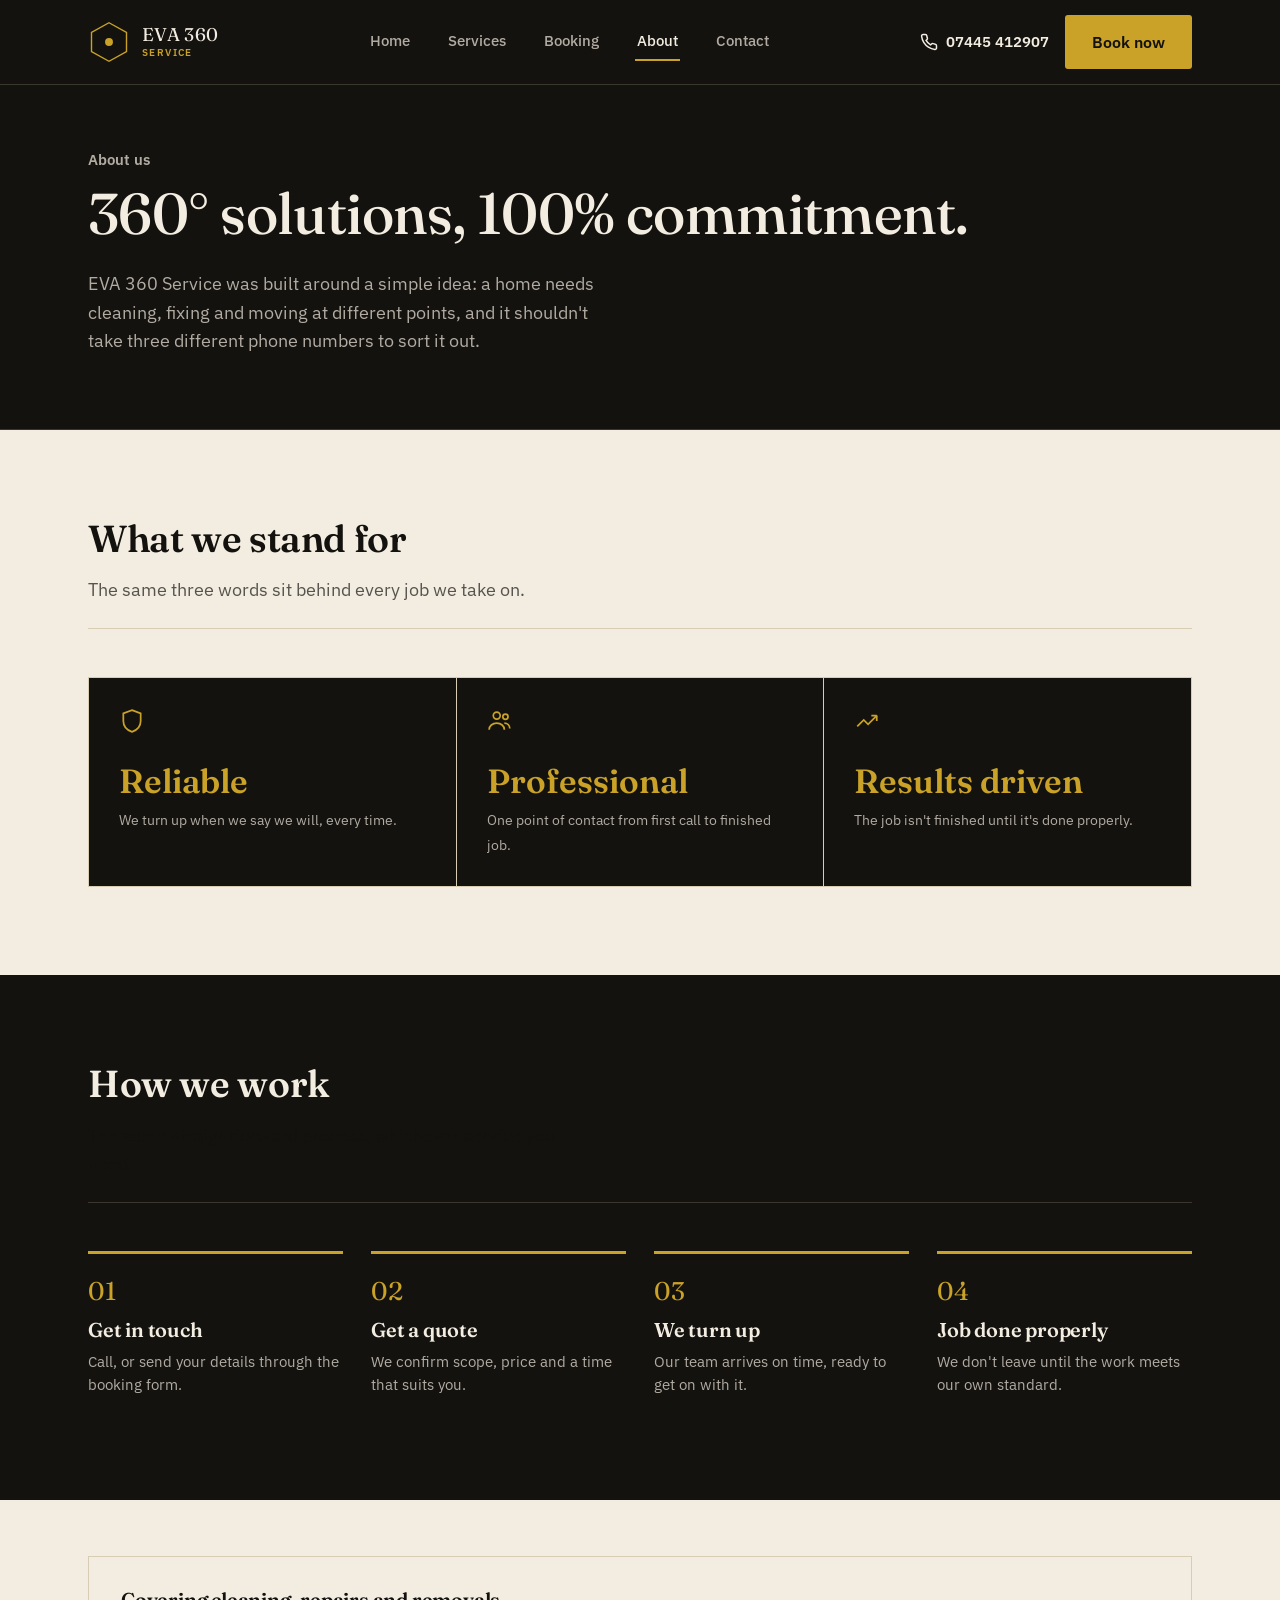
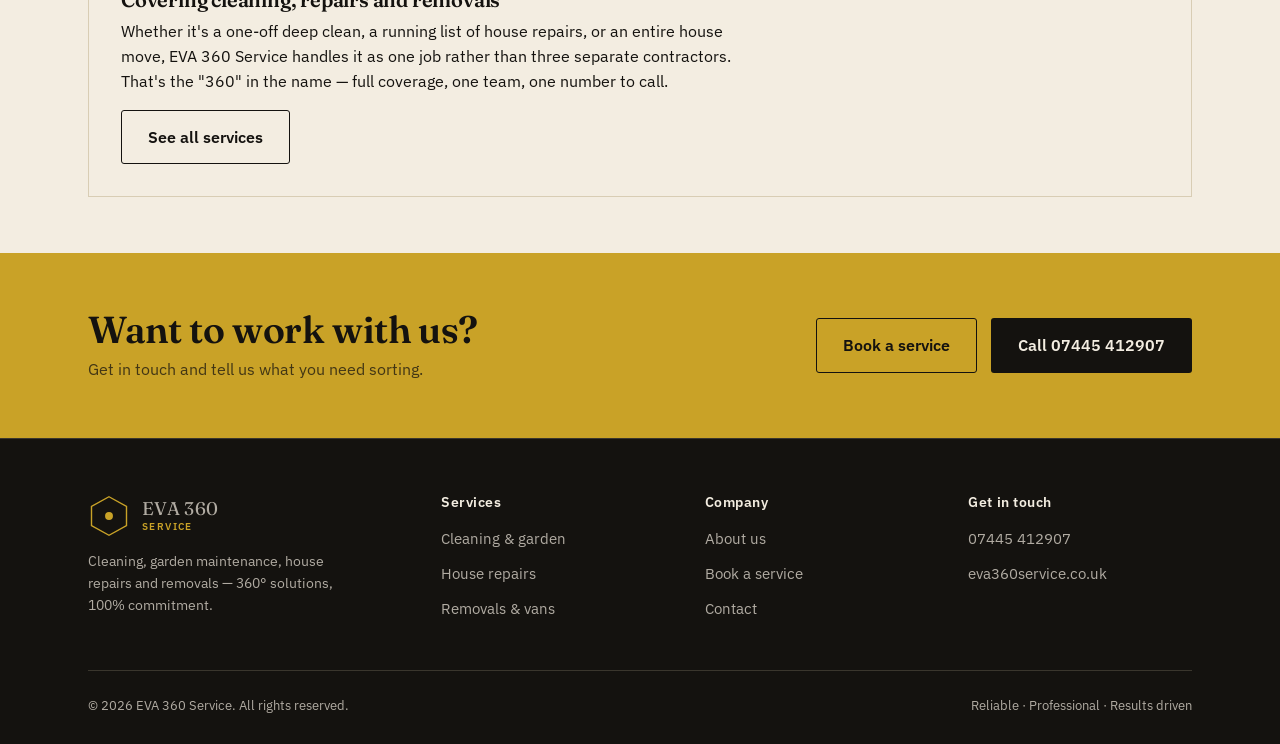
==== about.html @ 42eec816 "Initial commit: EVA 360 Service website" ====
<!DOCTYPE html>
<html lang="en">
<head>
<meta charset="UTF-8">
<meta name="viewport" content="width=device-width, initial-scale=1.0">
<title>About — EVA 360 Service</title>
<meta name="description" content="EVA 360 Service brings cleaning, repairs and removals together under one reliable, professional team.">
<link rel="stylesheet" href="styles.css">
</head>
<body>

<header class="site-header">
  <div class="wrap">
    <a href="index.html" class="brand">
      <svg class="brand-mark" viewBox="0 0 48 48" fill="none" xmlns="http://www.w3.org/2000/svg">
        <path d="M24 2 L44 13 V35 L24 46 L4 35 V13 Z" stroke="#C9A227" stroke-width="1.6"/>
        <circle cx="24" cy="24" r="4.5" fill="#C9A227"/>
      </svg>
      <span class="brand-word">EVA 360<small>SERVICE</small></span>
    </a>
    <nav class="main-nav" aria-label="Primary">
      <a href="index.html">Home</a>
      <a href="services.html">Services</a>
      <a href="booking.html">Booking</a>
      <a href="about.html" aria-current="page">About</a>
      <a href="contact.html">Contact</a>
    </nav>
    <div class="header-cta">
      <a class="header-phone" href="tel:07445412907">
        <svg width="18" height="18" viewBox="0 0 24 24" fill="none" stroke="currentColor" stroke-width="2"><path d="M22 16.92v3a2 2 0 0 1-2.18 2 19.79 19.79 0 0 1-8.63-3.07 19.5 19.5 0 0 1-6-6 19.79 19.79 0 0 1-3.07-8.67A2 2 0 0 1 4.11 2h3a2 2 0 0 1 2 1.72c.127.96.361 1.903.7 2.81a2 2 0 0 1-.45 2.11L8.09 9.91a16 16 0 0 0 6 6l1.27-1.27a2 2 0 0 1 2.11-.45c.907.339 1.85.573 2.81.7A2 2 0 0 1 22 16.92z"/></svg>
        <span>07445 412907</span>
      </a>
      <a href="booking.html" class="btn btn-primary">Book now</a>
      <button class="nav-toggle" aria-label="Toggle menu" aria-expanded="false">
        <svg width="20" height="20" viewBox="0 0 24 24" fill="none" stroke="currentColor" stroke-width="2"><line x1="3" y1="6" x2="21" y2="6"/><line x1="3" y1="12" x2="21" y2="12"/><line x1="3" y1="18" x2="21" y2="18"/></svg>
      </button>
    </div>
  </div>
</header>

<div class="page-header">
  <div class="wrap">
    <p class="hero-eyebrow">About us</p>
    <h1>360° solutions, 100% commitment.</h1>
    <p class="lede">EVA 360 Service was built around a simple idea: a home needs cleaning, fixing and moving at different points, and it shouldn't take three different phone numbers to sort it out.</p>
  </div>
</div>

<section>
  <div class="wrap">
    <div class="section-head">
      <div>
        <h2>What we stand for</h2>
        <p class="lede">The same three words sit behind every job we take on.</p>
      </div>
    </div>
    <div class="stat-row">
      <div class="stat">
        <svg width="26" height="26" viewBox="0 0 24 24" fill="none" stroke="#C9A227" stroke-width="1.6" style="margin-bottom: 14px;"><path d="M12 2 L20 5 V12 C20 17 16.5 20.5 12 22 C7.5 20.5 4 17 4 12 V5 Z"/></svg>
        <b>Reliable</b>
        <span>We turn up when we say we will, every time.</span>
      </div>
      <div class="stat">
        <svg width="26" height="26" viewBox="0 0 24 24" fill="none" stroke="#C9A227" stroke-width="1.6" style="margin-bottom: 14px;"><circle cx="9" cy="7" r="3.2"/><path d="M2 20c0-3.5 3-6 7-6s7 2.5 7 6"/><circle cx="17" cy="8" r="2.4"/><path d="M16 14c2.8 0 5 2 5 5"/></svg>
        <b>Professional</b>
        <span>One point of contact from first call to finished job.</span>
      </div>
      <div class="stat">
        <svg width="26" height="26" viewBox="0 0 24 24" fill="none" stroke="#C9A227" stroke-width="1.6" style="margin-bottom: 14px;"><path d="M3 17 L9 11 L13 15 L21 7"/><path d="M21 7 h-5 M21 7 v5"/></svg>
        <b>Results driven</b>
        <span>The job isn't finished until it's done properly.</span>
      </div>
    </div>
  </div>
</section>

<section class="section-dark">
  <div class="wrap">
    <div class="section-head">
      <div>
        <h2>How we work</h2>
        <p class="lede">The same straightforward process, whichever service you need.</p>
      </div>
    </div>
    <div class="steps">
      <div class="step">
        <span class="num">01</span>
        <h3>Get in touch</h3>
        <p style="color: var(--paper-70); font-size: 0.95rem;">Call, or send your details through the booking form.</p>
      </div>
      <div class="step">
        <span class="num">02</span>
        <h3>Get a quote</h3>
        <p style="color: var(--paper-70); font-size: 0.95rem;">We confirm scope, price and a time that suits you.</p>
      </div>
      <div class="step">
        <span class="num">03</span>
        <h3>We turn up</h3>
        <p style="color: var(--paper-70); font-size: 0.95rem;">Our team arrives on time, ready to get on with it.</p>
      </div>
      <div class="step">
        <span class="num">04</span>
        <h3>Job done properly</h3>
        <p style="color: var(--paper-70); font-size: 0.95rem;">We don't leave until the work meets our own standard.</p>
      </div>
    </div>
  </div>
</section>

<section class="section-tight">
  <div class="wrap">
    <div class="panel">
      <h3>Covering cleaning, repairs and removals</h3>
      <p>Whether it's a one-off deep clean, a running list of house repairs, or an entire house move, EVA 360 Service handles it as one job rather than three separate contractors. That's the "360" in the name — full coverage, one team, one number to call.</p>
      <a href="services.html" class="btn btn-ghost-light">See all services</a>
    </div>
  </div>
</section>

<section class="cta-band">
  <div class="wrap">
    <div>
      <h2>Want to work with us?</h2>
      <p>Get in touch and tell us what you need sorting.</p>
    </div>
    <div class="hero-actions">
      <a href="booking.html" class="btn btn-ghost-light" style="border-color: var(--ink);">Book a service</a>
      <a href="tel:07445412907" class="btn" style="background: var(--ink); color: var(--paper);">Call 07445 412907</a>
    </div>
  </div>
</section>

<footer class="site-footer">
  <div class="wrap">
    <div class="footer-grid">
      <div>
        <a href="index.html" class="brand" style="margin-bottom: 14px; display: inline-flex;">
          <svg class="brand-mark" viewBox="0 0 48 48" fill="none" xmlns="http://www.w3.org/2000/svg">
            <path d="M24 2 L44 13 V35 L24 46 L4 35 V13 Z" stroke="#C9A227" stroke-width="1.6"/>
            <circle cx="24" cy="24" r="4.5" fill="#C9A227"/>
          </svg>
          <span class="brand-word">EVA 360<small>SERVICE</small></span>
        </a>
        <p class="small" style="max-width: 34ch;">Cleaning, garden maintenance, house repairs and removals — 360° solutions, 100% commitment.</p>
      </div>
      <div>
        <h4>Services</h4>
        <ul>
          <li><a href="services.html#cleaning">Cleaning &amp; garden</a></li>
          <li><a href="services.html#repairs">House repairs</a></li>
          <li><a href="services.html#removals">Removals &amp; vans</a></li>
        </ul>
      </div>
      <div>
        <h4>Company</h4>
        <ul>
          <li><a href="about.html">About us</a></li>
          <li><a href="booking.html">Book a service</a></li>
          <li><a href="contact.html">Contact</a></li>
        </ul>
      </div>
      <div>
        <h4>Get in touch</h4>
        <ul>
          <li><a href="tel:07445412907">07445 412907</a></li>
          <li><a href="https://www.eva360service.co.uk">eva360service.co.uk</a></li>
        </ul>
      </div>
    </div>
    <div class="footer-bottom">
      <span>© 2026 EVA 360 Service. All rights reserved.</span>
      <span>Reliable · Professional · Results driven</span>
    </div>
  </div>
</footer>

<script src="script.js"></script>
</body>
</html>
---- styles.css ----
/* ================================================
   EVA 360 SERVICE — shared stylesheet
   Tokens
   Colour:
     --ink        #14120F  base background, warm near-black
     --paper      #F3EDE1  warm off-white, text-on-dark & light sections
     --brass      #C9A227  primary accent, muted brass gold
     --bronze     #8B5E34  secondary accent, hover/active
     --slate      #211E19  panel background on dark
     --line       #3A362D  hairline borders on dark
     --pine       #33473A  confirm/success accent (British racing green)
   Type
     Display: "Fraunces" (serif, characterful, signage-like)
     Body:    "IBM Plex Sans" (functional, trade-note feel)
   ================================================ */

@import url('https://fonts.googleapis.com/css2?family=Fraunces:ital,opsz,wght@0,9..144,400;0,9..144,500;0,9..144,600;0,9..144,700;1,9..144,500&family=IBM+Plex+Sans:wght@400;500;600;700&display=swap');

:root {
  --ink: #14120F;
  --ink-soft: #1B1812;
  --paper: #F3EDE1;
  --paper-dim: #E7DFCE;
  --brass: #C9A227;
  --brass-bright: #E0BC46;
  --bronze: #8B5E34;
  --slate: #211E19;
  --line: #3A362D;
  --line-light: #D8CDB4;
  --pine: #33473A;
  --ink-70: rgba(20, 18, 15, 0.7);
  --paper-70: rgba(243, 237, 225, 0.7);

  --font-display: "Fraunces", Georgia, serif;
  --font-body: "IBM Plex Sans", "Segoe UI", sans-serif;

  --max: 1160px;
}

* { box-sizing: border-box; }

html {
  scroll-behavior: smooth;
}

body {
  margin: 0;
  background: var(--paper);
  color: var(--ink);
  font-family: var(--font-body);
  font-size: 16px;
  line-height: 1.55;
  -webkit-font-smoothing: antialiased;
}

img { max-width: 100%; display: block; }

a { color: inherit; }

.wrap {
  max-width: var(--max);
  margin: 0 auto;
  padding: 0 28px;
}

h1, h2, h3, h4 {
  font-family: var(--font-display);
  font-weight: 600;
  line-height: 1.12;
  margin: 0 0 0.4em;
  letter-spacing: -0.01em;
}

h1 { font-size: clamp(2.4rem, 5vw, 3.6rem); font-weight: 500; }
h2 { font-size: clamp(1.7rem, 3vw, 2.35rem); }
h3 { font-size: 1.25rem; }

p { margin: 0 0 1em; max-width: 62ch; }

.lede {
  font-size: 1.15rem;
  max-width: 46ch;
  color: var(--ink-70);
}

/* Reduced motion */
@media (prefers-reduced-motion: reduce) {
  html { scroll-behavior: auto; }
  * { animation-duration: 0.001ms !important; transition-duration: 0.001ms !important; }
}

/* ---------- Buttons ---------- */
.btn {
  display: inline-flex;
  align-items: center;
  gap: 10px;
  font-family: var(--font-body);
  font-weight: 600;
  font-size: 0.98rem;
  padding: 14px 26px;
  border-radius: 3px;
  border: 1px solid transparent;
  cursor: pointer;
  text-decoration: none;
  transition: background-color 0.15s ease, color 0.15s ease, border-color 0.15s ease, transform 0.1s ease;
}
.btn:focus-visible {
  outline: 3px solid var(--brass);
  outline-offset: 2px;
}
.btn-primary {
  background: var(--brass);
  color: var(--ink);
}
.btn-primary:hover { background: var(--brass-bright); }
.btn-primary:active { transform: translateY(1px); }

.btn-ghost-dark {
  background: transparent;
  border-color: var(--paper-70);
  color: var(--paper);
}
.btn-ghost-dark:hover { border-color: var(--paper); background: rgba(243,237,225,0.06); }

.btn-ghost-light {
  background: transparent;
  border-color: var(--ink);
  color: var(--ink);
}
.btn-ghost-light:hover { background: var(--ink); color: var(--paper); }

.btn-block { width: 100%; justify-content: center; }

/* ---------- Header ---------- */
.site-header {
  background: var(--ink);
  color: var(--paper);
  position: sticky;
  top: 0;
  z-index: 40;
  border-bottom: 1px solid var(--line);
}
.site-header .wrap {
  display: flex;
  align-items: center;
  justify-content: space-between;
  height: 84px;
}
.brand {
  display: flex;
  align-items: center;
  gap: 12px;
  text-decoration: none;
  color: var(--paper);
}
.brand-mark {
  width: 42px;
  height: 42px;
  flex-shrink: 0;
}
.brand-word {
  font-family: var(--font-display);
  font-size: 1.15rem;
  letter-spacing: 0.02em;
  line-height: 1.1;
}
.brand-word small {
  display: block;
  font-family: var(--font-body);
  font-size: 0.62rem;
  letter-spacing: 0.14em;
  color: var(--brass);
  font-weight: 600;
  margin-top: 2px;
}

.main-nav { display: flex; align-items: center; gap: 34px; }
.main-nav a {
  text-decoration: none;
  color: var(--paper-70);
  font-size: 0.96rem;
  font-weight: 500;
  padding: 6px 2px;
  border-bottom: 2px solid transparent;
  transition: color 0.15s ease, border-color 0.15s ease;
}
.main-nav a:hover, .main-nav a[aria-current="page"] {
  color: var(--paper);
  border-color: var(--brass);
}
.header-cta { display: flex; align-items: center; gap: 16px; }
.header-phone {
  display: flex;
  align-items: center;
  gap: 8px;
  color: var(--paper);
  text-decoration: none;
  font-weight: 600;
  font-size: 0.95rem;
}
.header-phone svg { flex-shrink: 0; }

.nav-toggle {
  display: none;
  background: none;
  border: 1px solid var(--line);
  color: var(--paper);
  width: 44px;
  height: 44px;
  border-radius: 3px;
  align-items: center;
  justify-content: center;
  cursor: pointer;
}

@media (max-width: 880px) {
  .main-nav { display: none; }
  .header-phone span { display: none; }
  .nav-toggle { display: flex; }
  .site-header.nav-open .main-nav {
    display: flex;
    position: absolute;
    top: 84px;
    left: 0;
    right: 0;
    background: var(--ink);
    flex-direction: column;
    align-items: flex-start;
    padding: 10px 28px 28px;
    gap: 4px;
    border-bottom: 1px solid var(--line);
  }
  .site-header.nav-open .main-nav a { padding: 12px 0; width: 100%; border-bottom: 1px solid var(--line); }
}

/* ---------- Hero ---------- */
.hero {
  background: var(--ink);
  color: var(--paper);
  position: relative;
  overflow: hidden;
  border-bottom: 1px solid var(--line);
}
.hero .wrap {
  padding-top: 84px;
  padding-bottom: 84px;
  display: grid;
  grid-template-columns: 1.05fr 0.95fr;
  gap: 56px;
  align-items: center;
}
.hero-eyebrow {
  color: var(--brass);
  font-weight: 600;
  font-size: 0.92rem;
  margin-bottom: 14px;
}
.hero h1 { color: var(--paper); }
.hero .lede { color: var(--paper-70); margin-bottom: 30px; }
.hero-actions { display: flex; gap: 14px; flex-wrap: wrap; }

.hero-panels {
  display: grid;
  grid-template-columns: repeat(2, 1fr);
  gap: 14px;
}
.hero-panel {
  border: 1px solid var(--line);
  background: var(--slate);
  border-radius: 3px;
  padding: 22px 18px;
  min-height: 132px;
  display: flex;
  flex-direction: column;
  justify-content: space-between;
}
.hero-panel:nth-child(2) { transform: translateY(20px); }
.hero-panel:nth-child(4) { transform: translateY(-20px); }
.hero-panel svg { color: var(--brass); }
.hero-panel span {
  font-family: var(--font-display);
  font-size: 0.98rem;
  color: var(--paper);
}

@media (max-width: 880px) {
  .hero .wrap { grid-template-columns: 1fr; padding-top: 48px; padding-bottom: 48px; }
  .hero-panel:nth-child(2), .hero-panel:nth-child(4) { transform: none; }
}

/* ---------- Sections ---------- */
section { padding: 88px 0; }
.section-dark { background: var(--ink); color: var(--paper); }
.section-tight { padding: 56px 0; }

.section-head {
  display: flex;
  justify-content: space-between;
  align-items: flex-end;
  gap: 32px;
  margin-bottom: 48px;
  border-bottom: 1px solid var(--line-light);
  padding-bottom: 24px;
}
.section-dark .section-head { border-color: var(--line); }
.section-head .lede { margin-bottom: 0; }

/* ---------- Service list (checklist device, echoes flyer ticks) ---------- */
.service-grid {
  display: grid;
  grid-template-columns: repeat(3, 1fr);
  gap: 1px;
  background: var(--line-light);
  border: 1px solid var(--line-light);
}
.section-dark .service-grid { background: var(--line); border-color: var(--line); }

.service-card {
  background: var(--paper);
  padding: 34px 30px;
  display: flex;
  flex-direction: column;
  gap: 16px;
  text-decoration: none;
  color: var(--ink);
}
.section-dark .service-card { background: var(--ink); color: var(--paper); }

.service-card .icon { color: var(--brass); }
.service-card h3 { margin-bottom: 0; }
.service-card p { color: var(--ink-70); font-size: 0.96rem; margin-bottom: 0; }
.section-dark .service-card p { color: var(--paper-70); }
.service-card .go {
  margin-top: auto;
  font-weight: 600;
  font-size: 0.9rem;
  color: var(--bronze);
}
.service-card:hover .go { color: var(--brass); }

@media (max-width: 880px) {
  .service-grid { grid-template-columns: 1fr; }
}

/* ---------- Checklist ---------- */
.tick-list { list-style: none; margin: 0; padding: 0; display: grid; grid-template-columns: 1fr 1fr; gap: 12px 32px; }
.tick-list li { display: flex; align-items: flex-start; gap: 10px; font-size: 0.98rem; }
.tick-list svg { flex-shrink: 0; margin-top: 3px; color: var(--brass); }
@media (max-width: 640px) { .tick-list { grid-template-columns: 1fr; } }

/* ---------- Panels / cards ---------- */
.panel {
  border: 1px solid var(--line-light);
  padding: 32px;
  background: var(--paper);
}
.section-dark .panel { border-color: var(--line); background: var(--slate); }

.stat-row { display: grid; grid-template-columns: repeat(3, 1fr); gap: 1px; background: var(--line-light); border: 1px solid var(--line-light); }
.stat { background: var(--ink); color: var(--paper); padding: 30px; }
.stat b { display: block; font-family: var(--font-display); font-size: 2.1rem; color: var(--brass); font-weight: 600; }
.stat span { font-size: 0.9rem; color: var(--paper-70); }
@media (max-width: 640px) { .stat-row { grid-template-columns: 1fr; } }

/* ---------- Testimonial ---------- */
.quote-block {
  border-left: 3px solid var(--brass);
  padding-left: 26px;
  font-family: var(--font-display);
  font-size: 1.3rem;
  font-style: italic;
  max-width: 60ch;
}
.quote-block cite {
  display: block;
  font-family: var(--font-body);
  font-style: normal;
  font-size: 0.9rem;
  color: var(--ink-70);
  margin-top: 14px;
}

/* ---------- Forms ---------- */
.form-grid {
  display: grid;
  grid-template-columns: 1fr 1fr;
  gap: 18px;
}
.field { display: flex; flex-direction: column; gap: 6px; }
.field.full { grid-column: 1 / -1; }
.field label { font-size: 0.88rem; font-weight: 600; color: var(--ink-70); }
.field input,
.field select,
.field textarea {
  font-family: var(--font-body);
  font-size: 1rem;
  padding: 12px 14px;
  border: 1px solid var(--line-light);
  background: var(--paper);
  color: var(--ink);
  border-radius: 2px;
}
.field textarea { resize: vertical; min-height: 110px; }
.field input:focus, .field select:focus, .field textarea:focus {
  outline: none;
  border-color: var(--brass);
  box-shadow: 0 0 0 3px rgba(201,162,39,0.18);
}
.field-hint { font-size: 0.82rem; color: var(--ink-70); }
.form-note {
  font-size: 0.86rem;
  color: var(--ink-70);
  margin-top: 14px;
}
.form-status {
  display: none;
  margin-top: 18px;
  padding: 16px 18px;
  border: 1px solid var(--pine);
  background: rgba(51,71,58,0.08);
  color: var(--pine);
  font-weight: 600;
  font-size: 0.95rem;
}
.form-status.visible { display: block; }
.form-status.is-error {
  border-color: #A6432F;
  background: rgba(166,67,47,0.08);
  color: #A6432F;
}

@media (max-width: 640px) {
  .form-grid { grid-template-columns: 1fr; }
}

/* ---------- CTA band ---------- */
.cta-band {
  background: var(--brass);
  color: var(--ink);
  padding: 56px 0;
}
.cta-band .wrap {
  display: flex;
  align-items: center;
  justify-content: space-between;
  gap: 32px;
  flex-wrap: wrap;
}
.cta-band h2 { margin-bottom: 6px; }
.cta-band p { margin-bottom: 0; color: rgba(20,18,15,0.75); }

/* ---------- Footer ---------- */
.site-footer {
  background: var(--ink);
  color: var(--paper-70);
  padding: 56px 0 28px;
  border-top: 1px solid var(--line);
}
.footer-grid {
  display: grid;
  grid-template-columns: 1.4fr 1fr 1fr 1fr;
  gap: 40px;
  padding-bottom: 40px;
  border-bottom: 1px solid var(--line);
}
.footer-grid h4 {
  color: var(--paper);
  font-family: var(--font-body);
  font-size: 0.85rem;
  letter-spacing: 0.04em;
  margin-bottom: 16px;
}
.footer-grid ul { list-style: none; margin: 0; padding: 0; display: flex; flex-direction: column; gap: 10px; }
.footer-grid a { text-decoration: none; color: var(--paper-70); font-size: 0.94rem; }
.footer-grid a:hover { color: var(--brass); }
.footer-bottom {
  padding-top: 24px;
  display: flex;
  justify-content: space-between;
  font-size: 0.84rem;
  flex-wrap: wrap;
  gap: 10px;
}
@media (max-width: 880px) {
  .footer-grid { grid-template-columns: 1fr 1fr; }
}
@media (max-width: 560px) {
  .footer-grid { grid-template-columns: 1fr; }
}

/* ---------- Page header (inner pages) ---------- */
.page-header {
  background: var(--ink);
  color: var(--paper);
  padding: 64px 0 56px;
  border-bottom: 1px solid var(--line);
}
.page-header .hero-eyebrow { margin-bottom: 10px; }
.page-header p { color: var(--paper-70); }

.breadcrumb {
  font-size: 0.85rem;
  color: var(--paper-70);
  margin-bottom: 18px;
}
.breadcrumb a { color: var(--paper-70); text-decoration: none; }
.breadcrumb a:hover { color: var(--brass); }

/* ---------- Service detail blocks ---------- */
.service-detail {
  display: grid;
  grid-template-columns: 0.9fr 1.1fr;
  gap: 56px;
  align-items: start;
  padding: 72px 0;
  border-bottom: 1px solid var(--line-light);
}
.service-detail:last-child { border-bottom: none; }
.service-detail .icon-badge {
  width: 64px;
  height: 64px;
  border: 1px solid var(--brass);
  border-radius: 3px;
  display: flex;
  align-items: center;
  justify-content: center;
  color: var(--brass);
  margin-bottom: 22px;
}
@media (max-width: 880px) {
  .service-detail { grid-template-columns: 1fr; gap: 26px; }
}

/* ---------- Steps ---------- */
.steps { display: grid; grid-template-columns: repeat(4, 1fr); gap: 28px; }
.step { border-top: 3px solid var(--brass); padding-top: 18px; }
.step .num { font-family: var(--font-display); font-size: 1.6rem; color: var(--brass); display: block; margin-bottom: 8px; }
@media (max-width: 880px) { .steps { grid-template-columns: 1fr 1fr; } }
@media (max-width: 560px) { .steps { grid-template-columns: 1fr; } }

/* ---------- Utility ---------- */
.center { text-align: center; }
.mt-0 { margin-top: 0; }
.small { font-size: 0.88rem; }
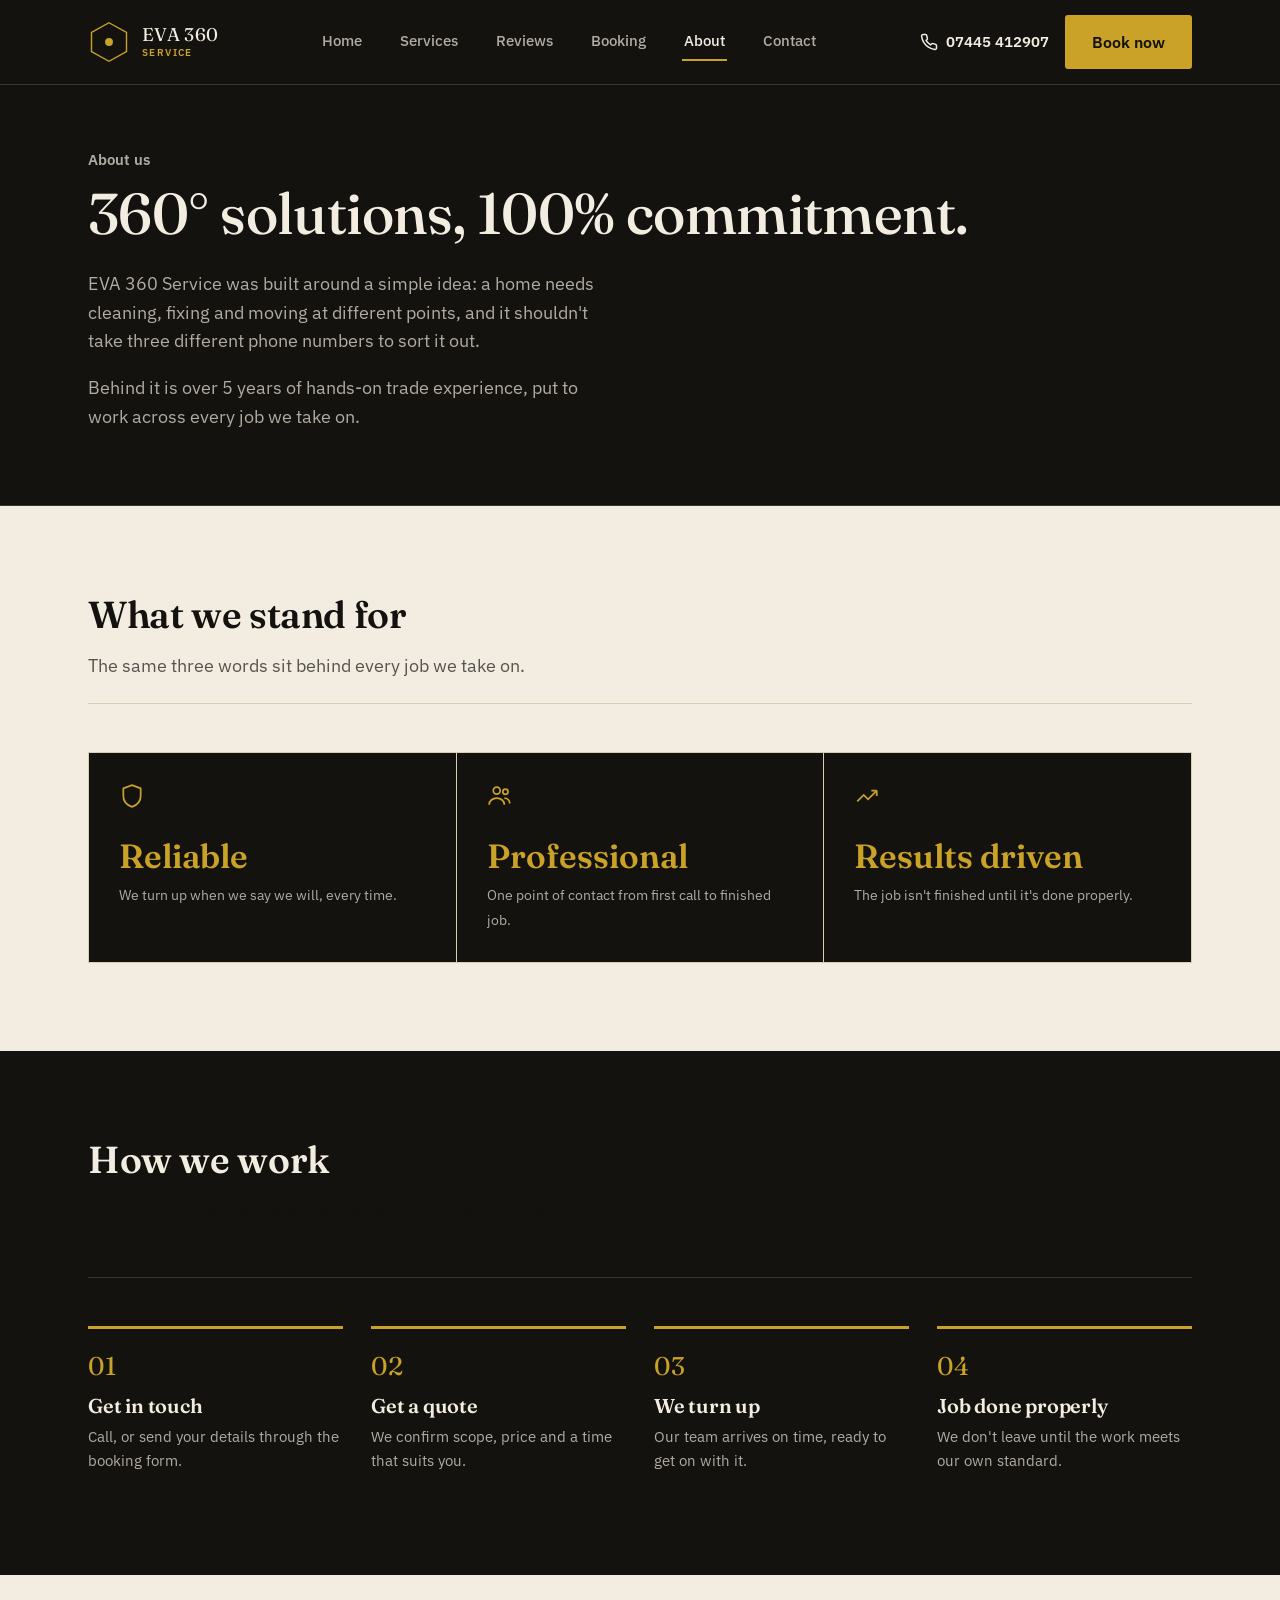
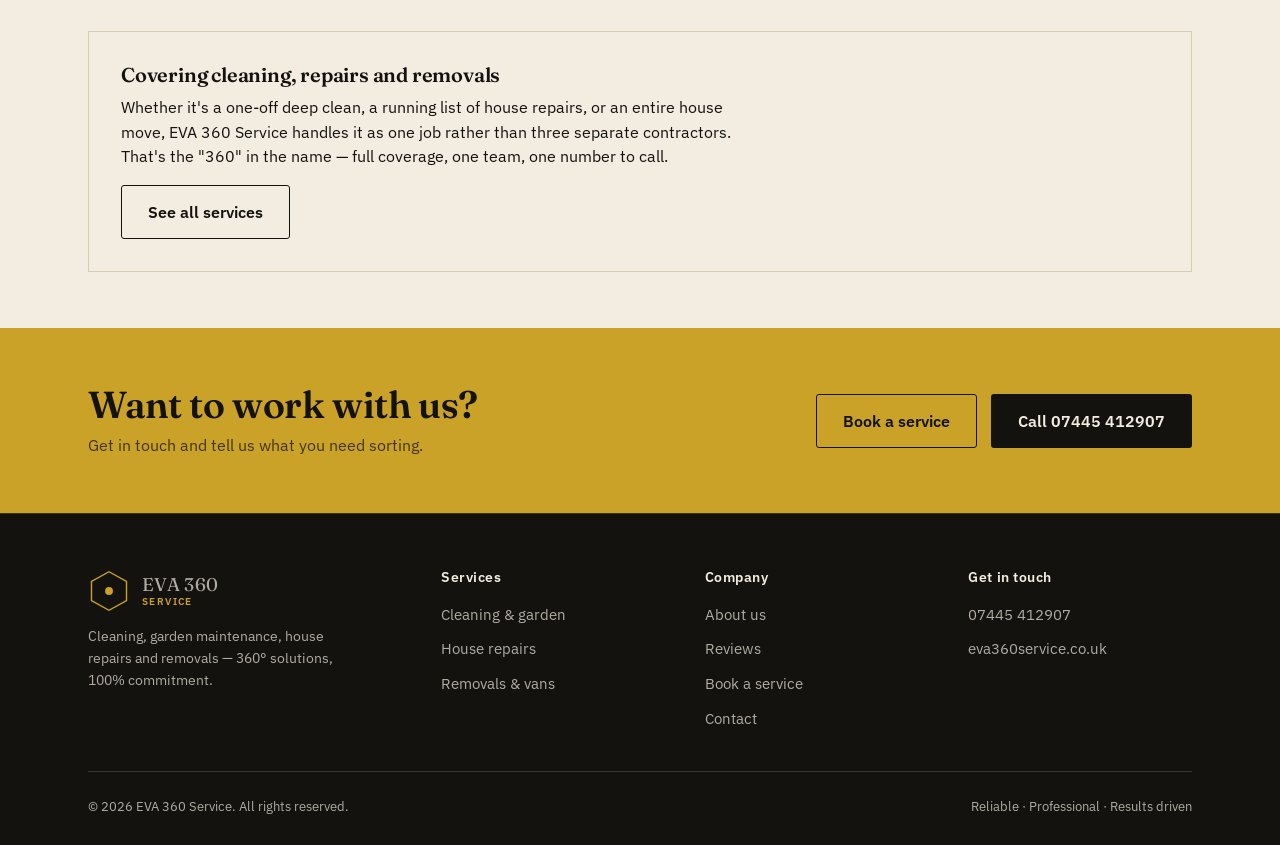
==== commit 842d020b: "add reviews page and experience line" ====
--- a/about.html
+++ b/about.html
@@ -21,6 +21,7 @@
     <nav class="main-nav" aria-label="Primary">
       <a href="index.html">Home</a>
       <a href="services.html">Services</a>
+      <a href="reviews.html">Reviews</a>
       <a href="booking.html">Booking</a>
       <a href="about.html" aria-current="page">About</a>
       <a href="contact.html">Contact</a>
@@ -43,6 +44,7 @@
     <p class="hero-eyebrow">About us</p>
     <h1>360° solutions, 100% commitment.</h1>
     <p class="lede">EVA 360 Service was built around a simple idea: a home needs cleaning, fixing and moving at different points, and it shouldn't take three different phone numbers to sort it out.</p>
+    <p class="lede">Behind it is over 5 years of hands-on trade experience, put to work across every job we take on.</p>
   </div>
 </div>
 
@@ -155,6 +157,7 @@
         <h4>Company</h4>
         <ul>
           <li><a href="about.html">About us</a></li>
+          <li><a href="reviews.html">Reviews</a></li>
           <li><a href="booking.html">Book a service</a></li>
           <li><a href="contact.html">Contact</a></li>
         </ul>
--- a/styles.css
+++ b/styles.css
@@ -380,6 +380,51 @@
   margin-top: 14px;
 }
 
+/* ---------- Review cards ---------- */
+.review-summary {
+  display: flex;
+  align-items: center;
+  gap: 24px;
+  flex-wrap: wrap;
+  margin-bottom: 48px;
+  padding-bottom: 32px;
+  border-bottom: 1px solid var(--line);
+}
+.review-summary .score {
+  font-family: var(--font-display);
+  font-size: 3.2rem;
+  color: var(--brass);
+  line-height: 1;
+}
+.review-summary .score-meta { font-size: 0.92rem; color: var(--paper-70); }
+.review-summary .stars { color: var(--brass); letter-spacing: 2px; font-size: 1.1rem; }
+
+.review-grid {
+  display: grid;
+  grid-template-columns: repeat(3, 1fr);
+  gap: 1px;
+  background: var(--line);
+  border: 1px solid var(--line);
+}
+.review-card {
+  background: var(--ink);
+  padding: 28px 26px;
+  display: flex;
+  flex-direction: column;
+  gap: 14px;
+}
+.review-card .stars { color: var(--brass); font-size: 0.95rem; letter-spacing: 1px; }
+.review-card p { color: var(--paper); font-size: 0.98rem; margin-bottom: 0; }
+.review-card cite {
+  font-style: normal;
+  font-size: 0.86rem;
+  color: var(--paper-70);
+  margin-top: auto;
+}
+@media (max-width: 880px) {
+  .review-grid { grid-template-columns: 1fr; }
+}
+
 /* ---------- Forms ---------- */
 .form-grid {
   display: grid;
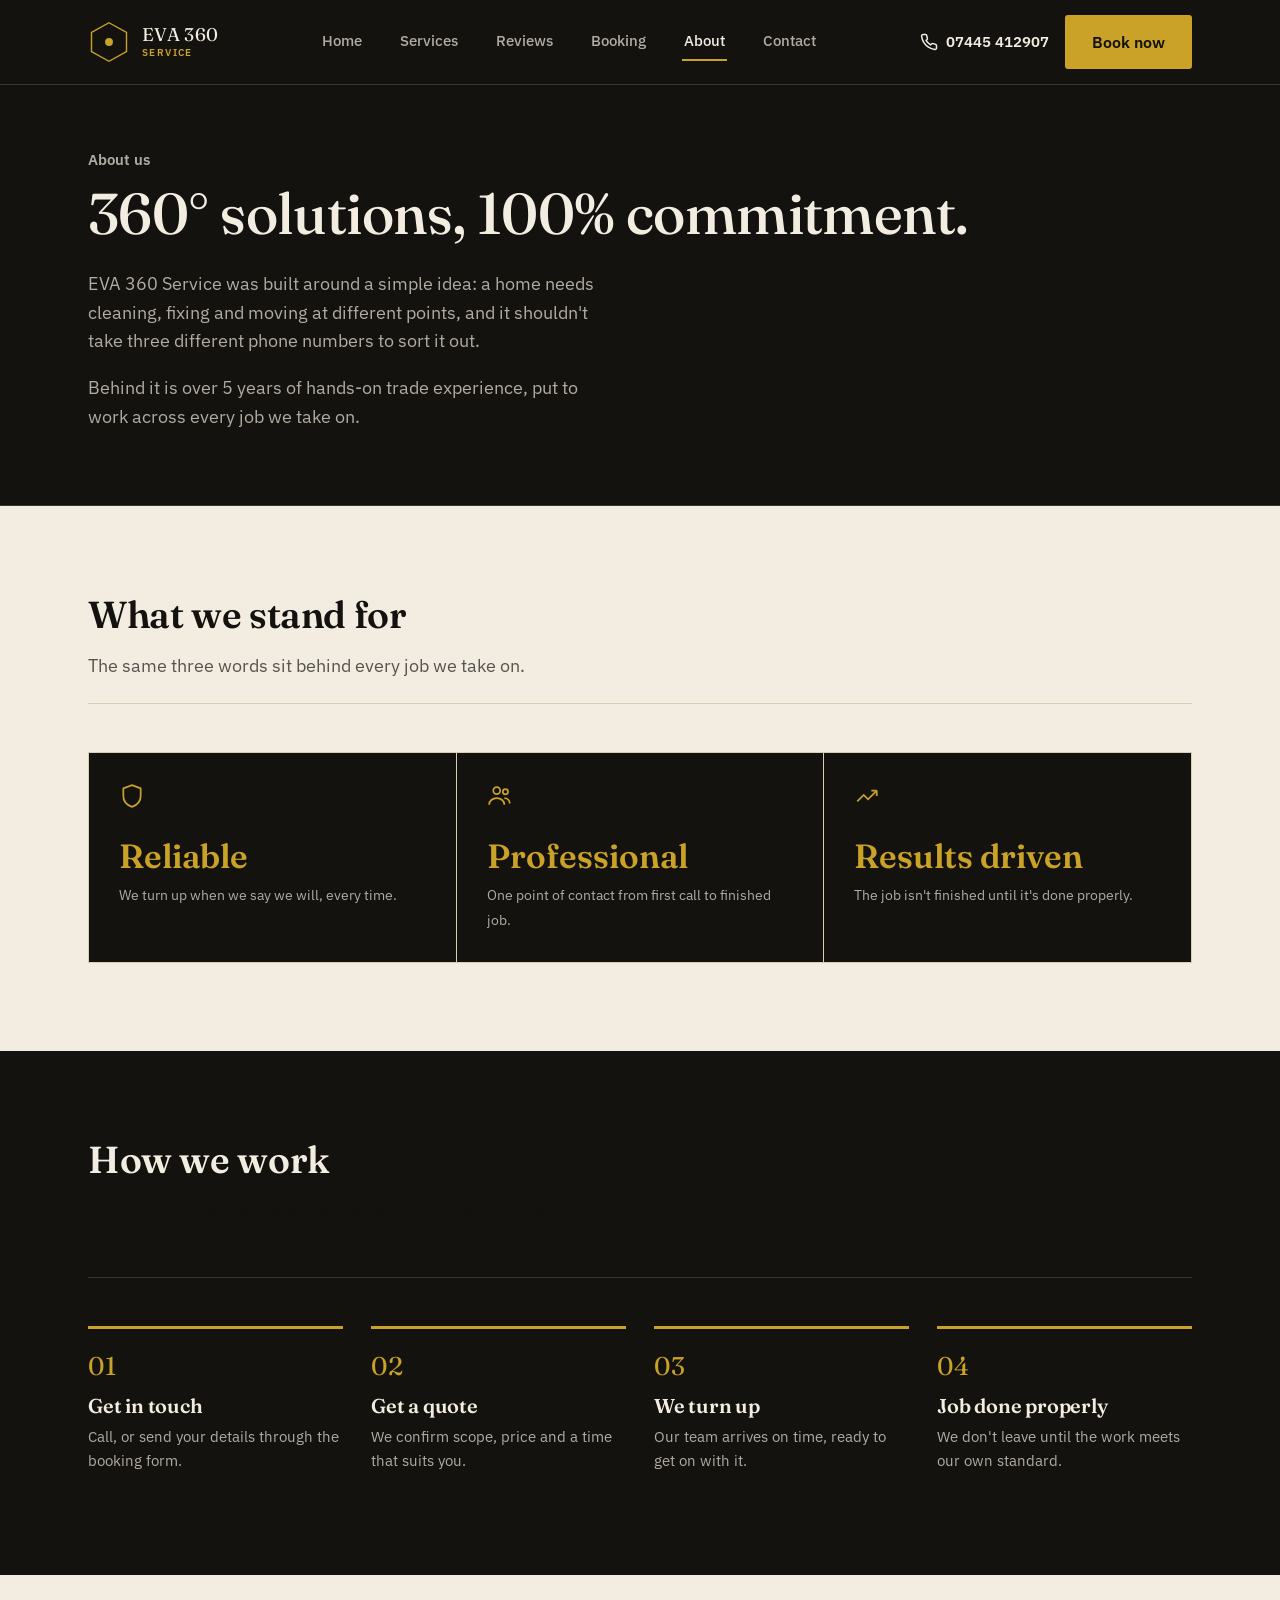
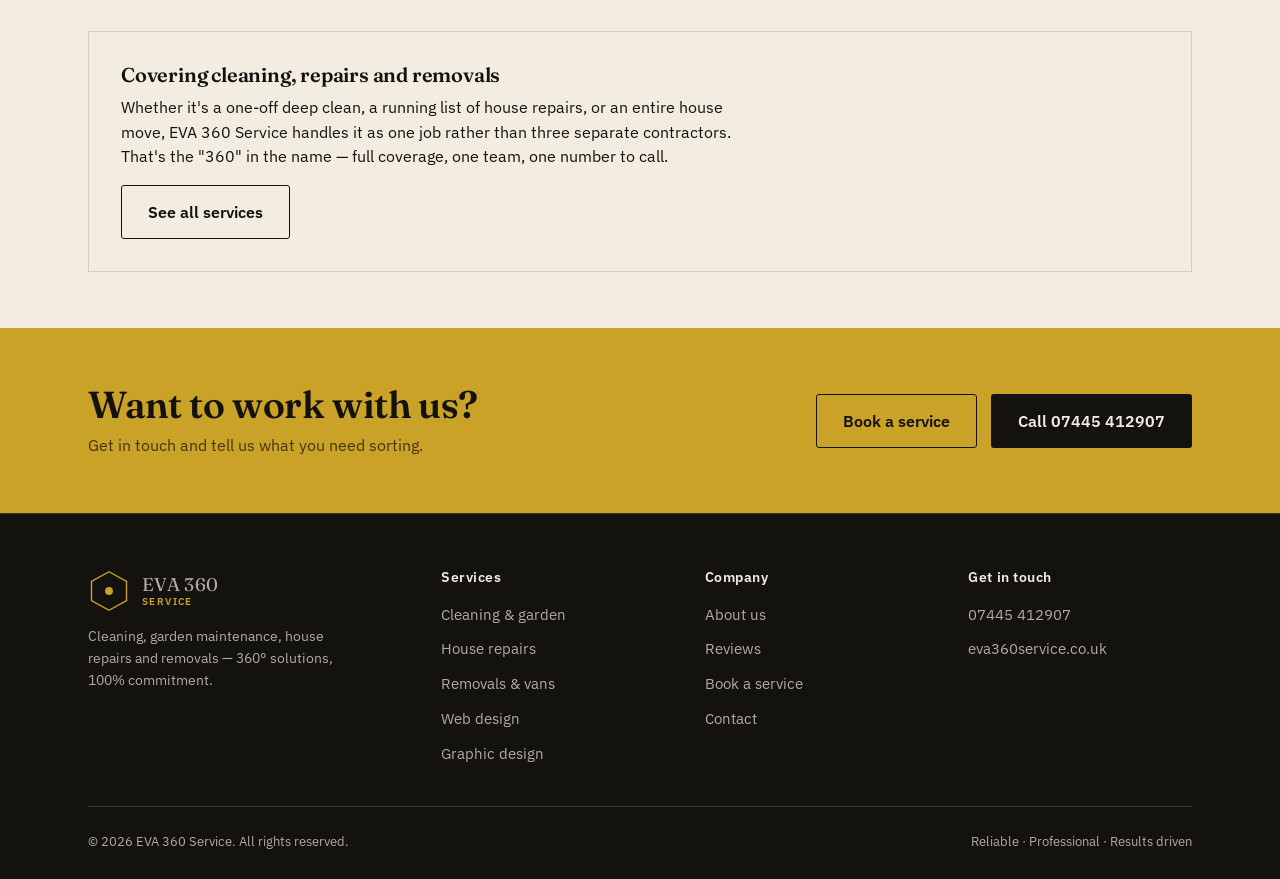
==== commit 13f03c56: "add web design and graphic design services" ====
--- a/about.html
+++ b/about.html
@@ -151,6 +151,8 @@
           <li><a href="services.html#cleaning">Cleaning &amp; garden</a></li>
           <li><a href="services.html#repairs">House repairs</a></li>
           <li><a href="services.html#removals">Removals &amp; vans</a></li>
+          <li><a href="services.html#web-design">Web design</a></li>
+          <li><a href="services.html#graphic-design">Graphic design</a></li>
         </ul>
       </div>
       <div>
--- a/styles.css
+++ b/styles.css
@@ -273,6 +273,12 @@
   display: flex;
   flex-direction: column;
   justify-content: space-between;
+  text-decoration: none;
+  transition: border-color 0.15s ease, background-color 0.15s ease;
+}
+a.hero-panel:hover {
+  border-color: var(--brass);
+  background: #262219;
 }
 .hero-panel:nth-child(2) { transform: translateY(20px); }
 .hero-panel:nth-child(4) { transform: translateY(-20px); }
